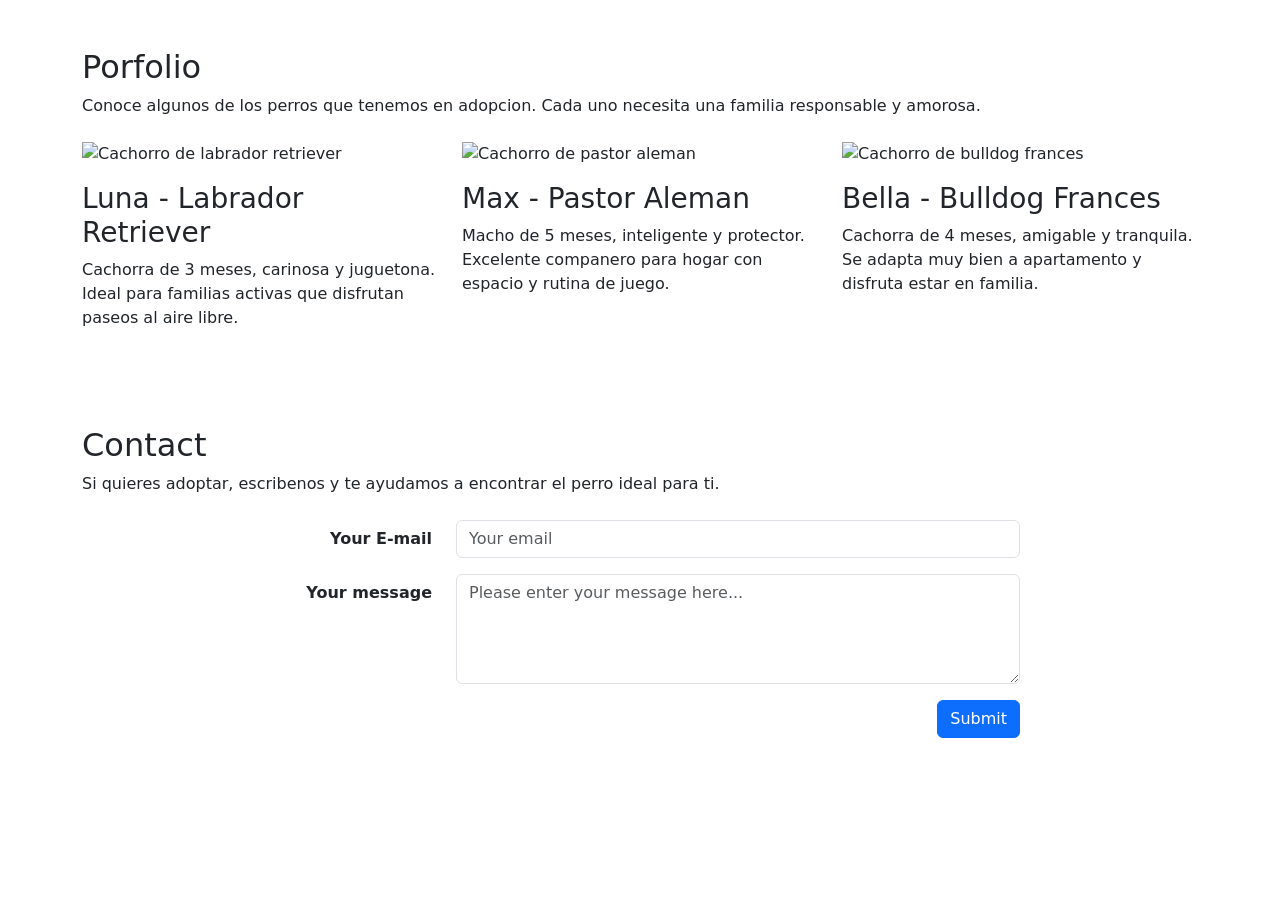
==== index.html @ ec126b03 "Corrijo index.html" ====
<!DOCTYPE html>
<html>
    <head>
        <title>Choose a website</title>
        <link href="https://cdn.jsdelivr.net/npm/bootstrap@5.1.3/dist/css/bootstrap.min.css" rel="stylesheet" integrity="sha384-1BmE4kWBq78iYhFldvKuhfTAU6auU8tT94WrHftjDbrCEXSU1oBoqyl2QvZ6jIW3" crossorigin="anonymous">
    </head>
    <body>
        <!-- PORTFOLIO -->
  <section id="porfolio" class="py-5 section-panel">
    <div class="container">
      <h2 class="mb-2">Porfolio</h2>
      <p class="portfolio-intro mb-4">
        Conoce algunos de los perros que tenemos en adopcion. Cada uno necesita una familia responsable y amorosa.
      </p>

      <div class="row g-4">
        <div class="col-12 col-sm-6 col-lg-4 portfolio-item">
          <img src="https://images.unsplash.com/photo-1591160690555-5debfba289f0?auto=format&fit=crop&w=1400&q=80" class="img-fluid portfolio-dog mb-3" alt="Cachorro de labrador retriever">
          <h3 class="portfolio-title mb-2">Luna - Labrador Retriever</h3>
          <p class="portfolio-copy mb-0">
            Cachorra de 3 meses, carinosa y juguetona. Ideal para familias activas que disfrutan paseos al aire libre.
          </p>
        </div>

        <div class="col-12 col-sm-6 col-lg-4 portfolio-item">
          <img src="https://images.unsplash.com/photo-1589941013453-ec89f33b5e95?auto=format&fit=crop&w=1400&q=80" class="img-fluid portfolio-dog mb-3" alt="Cachorro de pastor aleman">
          <h3 class="portfolio-title mb-2">Max - Pastor Aleman</h3>
          <p class="portfolio-copy mb-0">
            Macho de 5 meses, inteligente y protector. Excelente companero para hogar con espacio y rutina de juego.
          </p>
        </div>

        <div class="col-12 col-sm-6 col-lg-4 portfolio-item">
          <img src="https://images.dog.ceo/breeds/bulldog-french/n02108915_5306.jpg" class="img-fluid portfolio-dog mb-3" alt="Cachorro de bulldog frances">
          <h3 class="portfolio-title mb-2">Bella - Bulldog Frances</h3>
          <p class="portfolio-copy mb-0">
            Cachorra de 4 meses, amigable y tranquila. Se adapta muy bien a apartamento y disfruta estar en familia.
          </p>
        </div>
      </div>
    </div>
  </section>

  <!-- CONTACT -->
  <section id="contacto" class="py-5 section-panel">
    <div class="container">
      <h2 class="mb-2">Contact</h2>
      <p class="portfolio-intro mb-4">
        Si quieres adoptar, escribenos y te ayudamos a encontrar el perro ideal para ti.
      </p>

      <form class="contact-box mx-auto" style="max-width: 760px;">
        <div class="row mb-3 align-items-center">
          <label for="email" class="col-sm-3 col-form-label fw-semibold text-sm-end">Your E-mail</label>
          <div class="col-sm-9">
            <input id="email" type="email" class="form-control" placeholder="Your email" required>
          </div>
        </div>

        <div class="row mb-3 align-items-start">
          <label for="message" class="col-sm-3 col-form-label fw-semibold text-sm-end">Your message</label>
          <div class="col-sm-9">
            <textarea id="message" class="form-control" rows="4" placeholder="Please enter your message here..." required></textarea>
          </div>
        </div>

        <div class="text-end">
          <button type="submit" class="btn btn-primary">Submit</button>
        </div>
      </form>
    </div>
  </section>
</body>
</html>
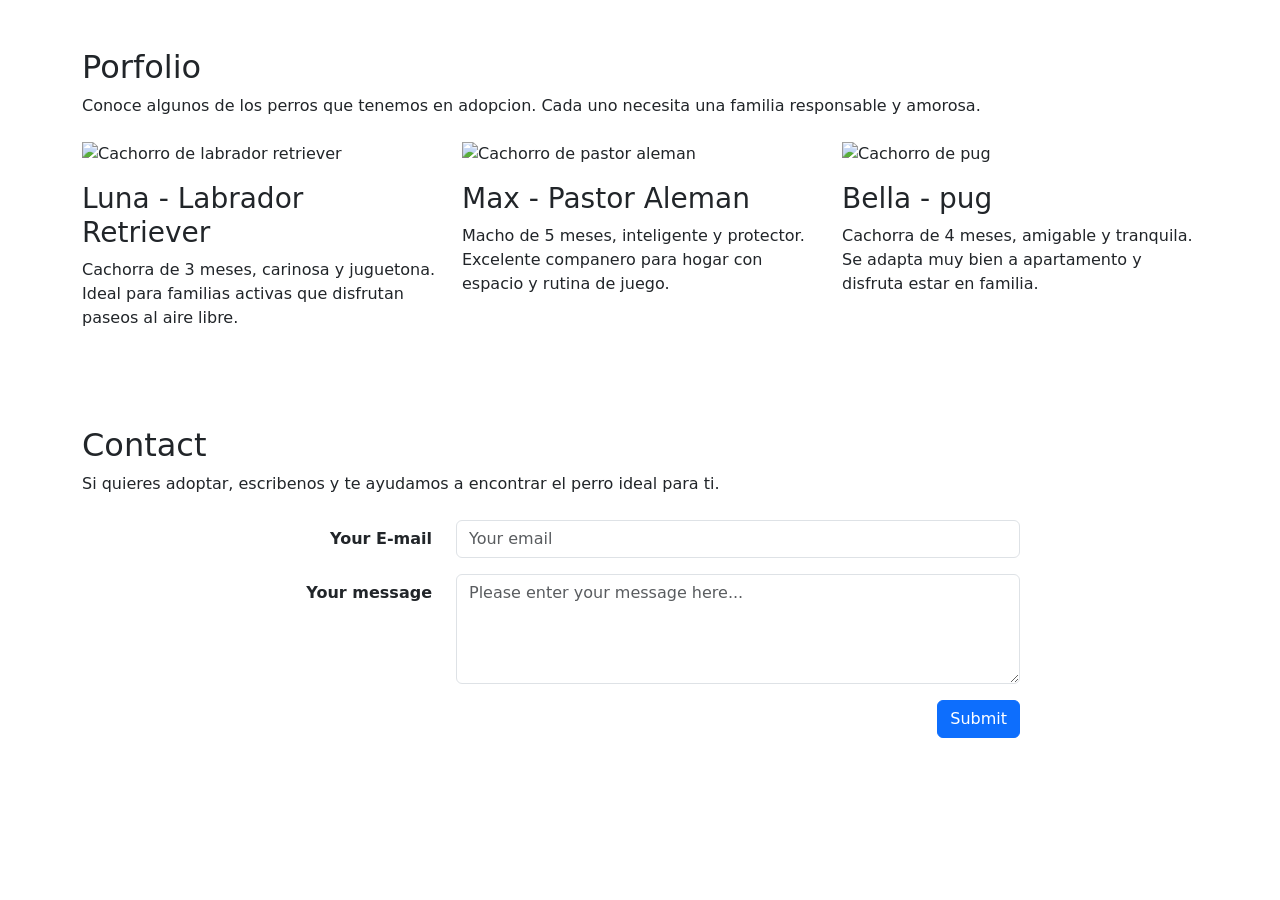
==== commit c6daef60: "Ajustes de imágenes" ====
--- a/index.html
+++ b/index.html
@@ -3,6 +3,13 @@
     <head>
         <title>Choose a website</title>
         <link href="https://cdn.jsdelivr.net/npm/bootstrap@5.1.3/dist/css/bootstrap.min.css" rel="stylesheet" integrity="sha384-1BmE4kWBq78iYhFldvKuhfTAU6auU8tT94WrHftjDbrCEXSU1oBoqyl2QvZ6jIW3" crossorigin="anonymous">
+        <style>
+          .portfolio-dog {
+            width: 100%;
+            height: 280px;
+            object-fit: cover;
+          }
+        </style>
     </head>
     <body>
         <!-- PORTFOLIO -->
@@ -31,8 +38,8 @@
         </div>
 
         <div class="col-12 col-sm-6 col-lg-4 portfolio-item">
-          <img src="https://images.dog.ceo/breeds/bulldog-french/n02108915_5306.jpg" class="img-fluid portfolio-dog mb-3" alt="Cachorro de bulldog frances">
-          <h3 class="portfolio-title mb-2">Bella - Bulldog Frances</h3>
+          <img src="https://images.dog.ceo/breeds/pug/n02110958_15626.jpg?v=7" class="img-fluid portfolio-dog mb-3" alt="Cachorro de pug">
+          <h3 class="portfolio-title mb-2">Bella - pug</h3>
           <p class="portfolio-copy mb-0">
             Cachorra de 4 meses, amigable y tranquila. Se adapta muy bien a apartamento y disfruta estar en familia.
           </p>
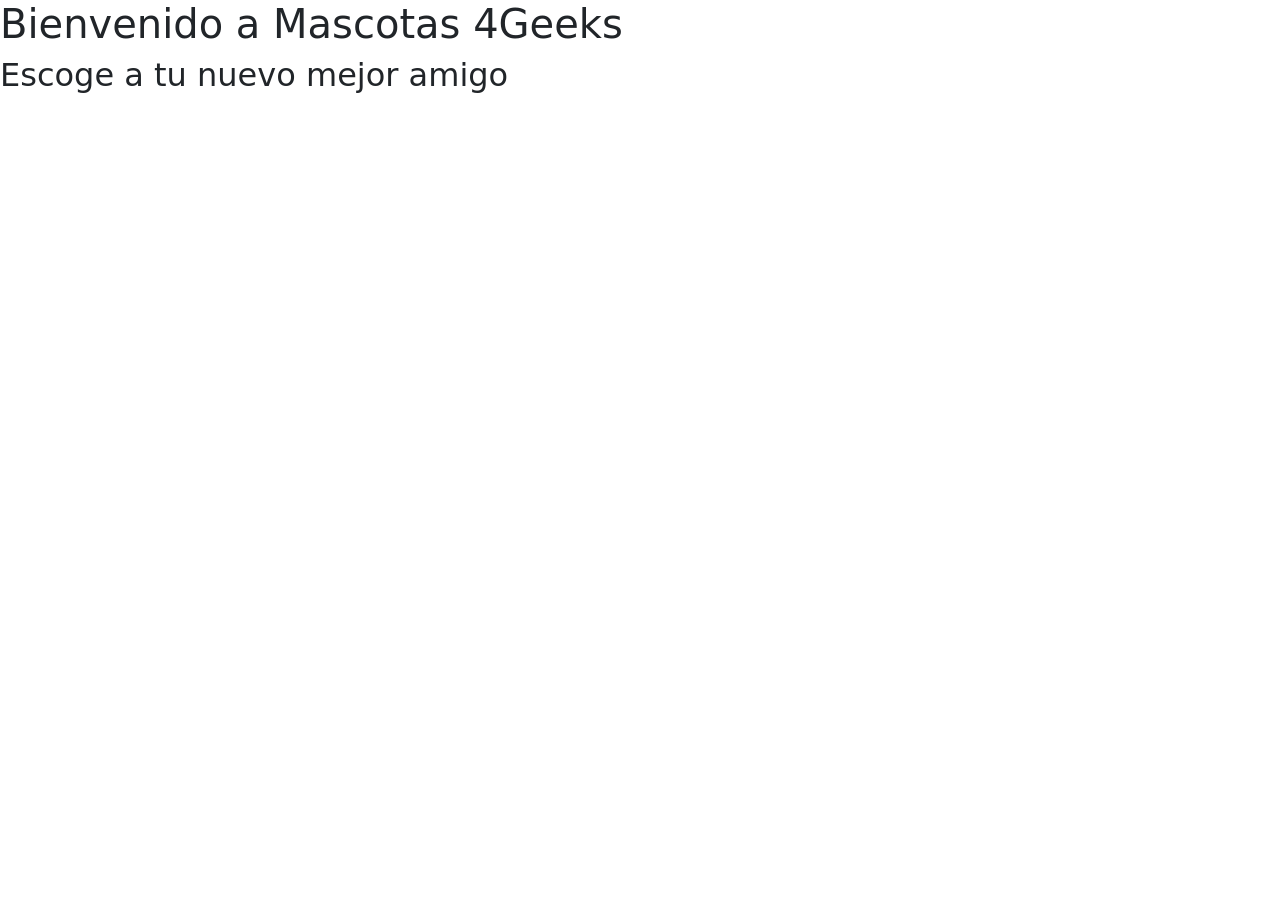
==== commit 1ee0f85f: "cambio en tagline" ====
--- a/index.html
+++ b/index.html
@@ -1,81 +1,20 @@
 <!DOCTYPE html>
 <html>
     <head>
-        <title>Choose a website</title>
         <link href="https://cdn.jsdelivr.net/npm/bootstrap@5.1.3/dist/css/bootstrap.min.css" rel="stylesheet" integrity="sha384-1BmE4kWBq78iYhFldvKuhfTAU6auU8tT94WrHftjDbrCEXSU1oBoqyl2QvZ6jIW3" crossorigin="anonymous">
-        <style>
-          .portfolio-dog {
-            width: 100%;
-            height: 280px;
-            object-fit: cover;
-          }
-        </style>
     </head>
+
     <body>
-        <!-- PORTFOLIO -->
-  <section id="porfolio" class="py-5 section-panel">
-    <div class="container">
-      <h2 class="mb-2">Porfolio</h2>
-      <p class="portfolio-intro mb-4">
-        Conoce algunos de los perros que tenemos en adopcion. Cada uno necesita una familia responsable y amorosa.
-      </p>
+        
+        <section id="tagline">
 
-      <div class="row g-4">
-        <div class="col-12 col-sm-6 col-lg-4 portfolio-item">
-          <img src="https://images.unsplash.com/photo-1591160690555-5debfba289f0?auto=format&fit=crop&w=1400&q=80" class="img-fluid portfolio-dog mb-3" alt="Cachorro de labrador retriever">
-          <h3 class="portfolio-title mb-2">Luna - Labrador Retriever</h3>
-          <p class="portfolio-copy mb-0">
-            Cachorra de 3 meses, carinosa y juguetona. Ideal para familias activas que disfrutan paseos al aire libre.
-          </p>
-        </div>
+        <h1>Bienvenido a Mascotas 4Geeks</h1>
 
-        <div class="col-12 col-sm-6 col-lg-4 portfolio-item">
-          <img src="https://images.unsplash.com/photo-1589941013453-ec89f33b5e95?auto=format&fit=crop&w=1400&q=80" class="img-fluid portfolio-dog mb-3" alt="Cachorro de pastor aleman">
-          <h3 class="portfolio-title mb-2">Max - Pastor Aleman</h3>
-          <p class="portfolio-copy mb-0">
-            Macho de 5 meses, inteligente y protector. Excelente companero para hogar con espacio y rutina de juego.
-          </p>
-        </div>
+        <h2>Escoge a tu nuevo mejor amigo</h2>
 
-        <div class="col-12 col-sm-6 col-lg-4 portfolio-item">
-          <img src="https://images.dog.ceo/breeds/pug/n02110958_15626.jpg?v=7" class="img-fluid portfolio-dog mb-3" alt="Cachorro de pug">
-          <h3 class="portfolio-title mb-2">Bella - pug</h3>
-          <p class="portfolio-copy mb-0">
-            Cachorra de 4 meses, amigable y tranquila. Se adapta muy bien a apartamento y disfruta estar en familia.
-          </p>
-        </div>
-      </div>
-    </div>
-  </section>
+        </section>
 
-  <!-- CONTACT -->
-  <section id="contacto" class="py-5 section-panel">
-    <div class="container">
-      <h2 class="mb-2">Contact</h2>
-      <p class="portfolio-intro mb-4">
-        Si quieres adoptar, escribenos y te ayudamos a encontrar el perro ideal para ti.
-      </p>
+        <script src="https://cdn.jsdelivr.net/npm/bootstrap@5.1.3/dist/js/bootstrap.bundle.min.js" integrity="sha384-ka7Sk0Gln4gmtz2MlQnikT1wXgYsOg+OMhuP+IlRH9sENBO0LRn5q+8nbTov4+1p" crossorigin="anonymous"></script>
 
-      <form class="contact-box mx-auto" style="max-width: 760px;">
-        <div class="row mb-3 align-items-center">
-          <label for="email" class="col-sm-3 col-form-label fw-semibold text-sm-end">Your E-mail</label>
-          <div class="col-sm-9">
-            <input id="email" type="email" class="form-control" placeholder="Your email" required>
-          </div>
-        </div>
-
-        <div class="row mb-3 align-items-start">
-          <label for="message" class="col-sm-3 col-form-label fw-semibold text-sm-end">Your message</label>
-          <div class="col-sm-9">
-            <textarea id="message" class="form-control" rows="4" placeholder="Please enter your message here..." required></textarea>
-          </div>
-        </div>
-
-        <div class="text-end">
-          <button type="submit" class="btn btn-primary">Submit</button>
-        </div>
-      </form>
-    </div>
-  </section>
-</body>
+    </body>
 </html>
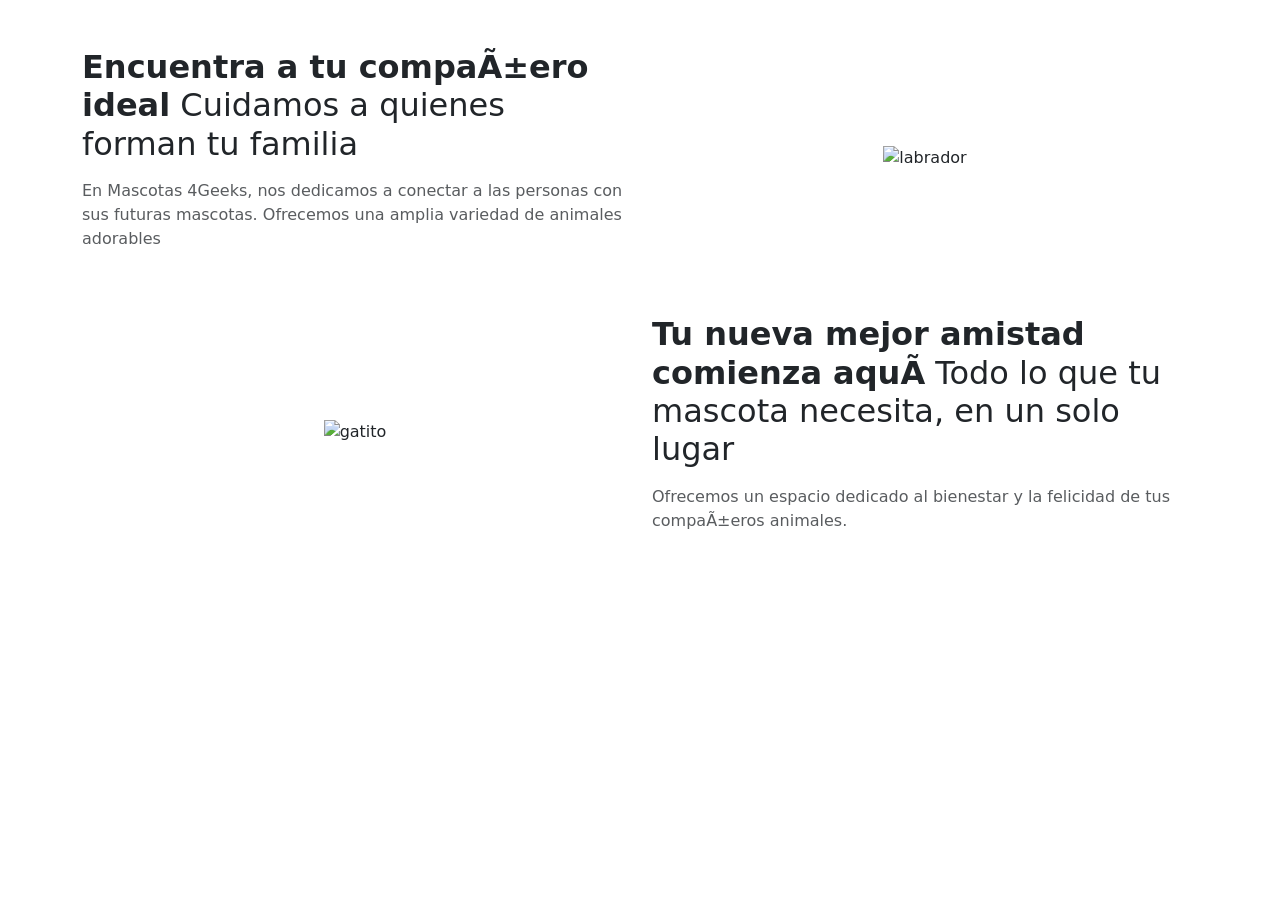
==== commit 9fd2332e: "Primer cambio headlines" ====
--- a/index.html
+++ b/index.html
@@ -1,18 +1,82 @@
 <!DOCTYPE html>
 <html>
     <head>
+        <title>Choose a website</title>
         <link href="https://cdn.jsdelivr.net/npm/bootstrap@5.1.3/dist/css/bootstrap.min.css" rel="stylesheet" integrity="sha384-1BmE4kWBq78iYhFldvKuhfTAU6auU8tT94WrHftjDbrCEXSU1oBoqyl2QvZ6jIW3" crossorigin="anonymous">
     </head>
+    <body>
 
-    <body>
+    <!-- FIRST HEADING -->
+
+    <div class="container mt-5">
+
+        <div class="row align-items-center">
+
+
+
+            <div class="col-md-6">
+
+
+
+                    <h2><strong>Encuentra a tu compañero ideal</strong> <span class="highlight">Cuidamos a quienes forman tu familia</span></h2>
+
+                    <p class="text-muted mt-3">
+
+                        En Mascotas 4Geeks, nos dedicamos a conectar a las personas con sus futuras mascotas. Ofrecemos una amplia variedad de animales adorables
+
+                    </p>
+
+            </div>
+
         
-        <section id="tagline">
 
-        <h1>Bienvenido a Mascotas 4Geeks</h1>
+            <div class="col-md-6 text-center">
 
-        <h2>Escoge a tu nuevo mejor amigo</h2>
+                <img src="https://imgs.search.brave.com/u7grzuN-WGnTKHMsdQEVrjzVb7LEPL\_lI0Mn-E9VIVo/rs:fit:860:0:0:0/g:ce/aHR0cHM6Ly90aHVt/YnMuZHJlYW1zdGlt/ZS5jb20vYi9wZXJy/by1kZWwtcGVycm8t/cGVyZGlndWVyby1k/ZS1sYWJyYWRvci1j/b24tbGEtY2FyYS1m/ZWxpei0xNzc2ODgw/MC5qcGc" alt="labrador" class="foto-redonda" />
 
-        </section>
+            </div>
+
+        </div>
+
+    </div>
+
+
+
+<!-- SECOND HEADING -->
+
+ <div class="container mt-5">
+
+    <div class="row align-items-center">
+
+
+
+     
+
+            <div class="col-md-6 text-center">
+
+                <img src="https://imgs.search.brave.com/HZ83eRjb\_Dwggi0xc0WECkP8W18q0Ju2-imoLyVFNwg/rs:fit:860:0:0:0/g:ce/aHR0cHM6Ly9pbWcu/ZnJlZXBpay5jb20v/Zm90b3MtcHJlbWl1/bS9nYXRvLW9yZWph/LWdhdG8tcmVzY2F0/YWRvLXJlY3VwZXJh/ZG8tb3JlamFfMjMx/Nzg2LTEyNDcuanBn/P3NlbXQ9YWlzX2h5/YnJpZCZ3PTc0MCZx/PTgw" alt="gatito" class="foto-redonda" />
+
+             </div>
+
+   
+
+            <div class="col-md-6">
+
+                    <h2><strong>Tu nueva mejor amistad comienza aquí</strong> <span class="highlight">Todo lo que tu mascota necesita, en un solo lugar</span></h2>
+
+                    <p class="text-muted mt-3">
+
+                        Ofrecemos un espacio dedicado al bienestar y la felicidad de tus compañeros animales.
+
+                    </p>
+
+            </div>
+
+    </div>
+
+</div>
+
+    
 
         <script src="https://cdn.jsdelivr.net/npm/bootstrap@5.1.3/dist/js/bootstrap.bundle.min.js" integrity="sha384-ka7Sk0Gln4gmtz2MlQnikT1wXgYsOg+OMhuP+IlRH9sENBO0LRn5q+8nbTov4+1p" crossorigin="anonymous"></script>
 
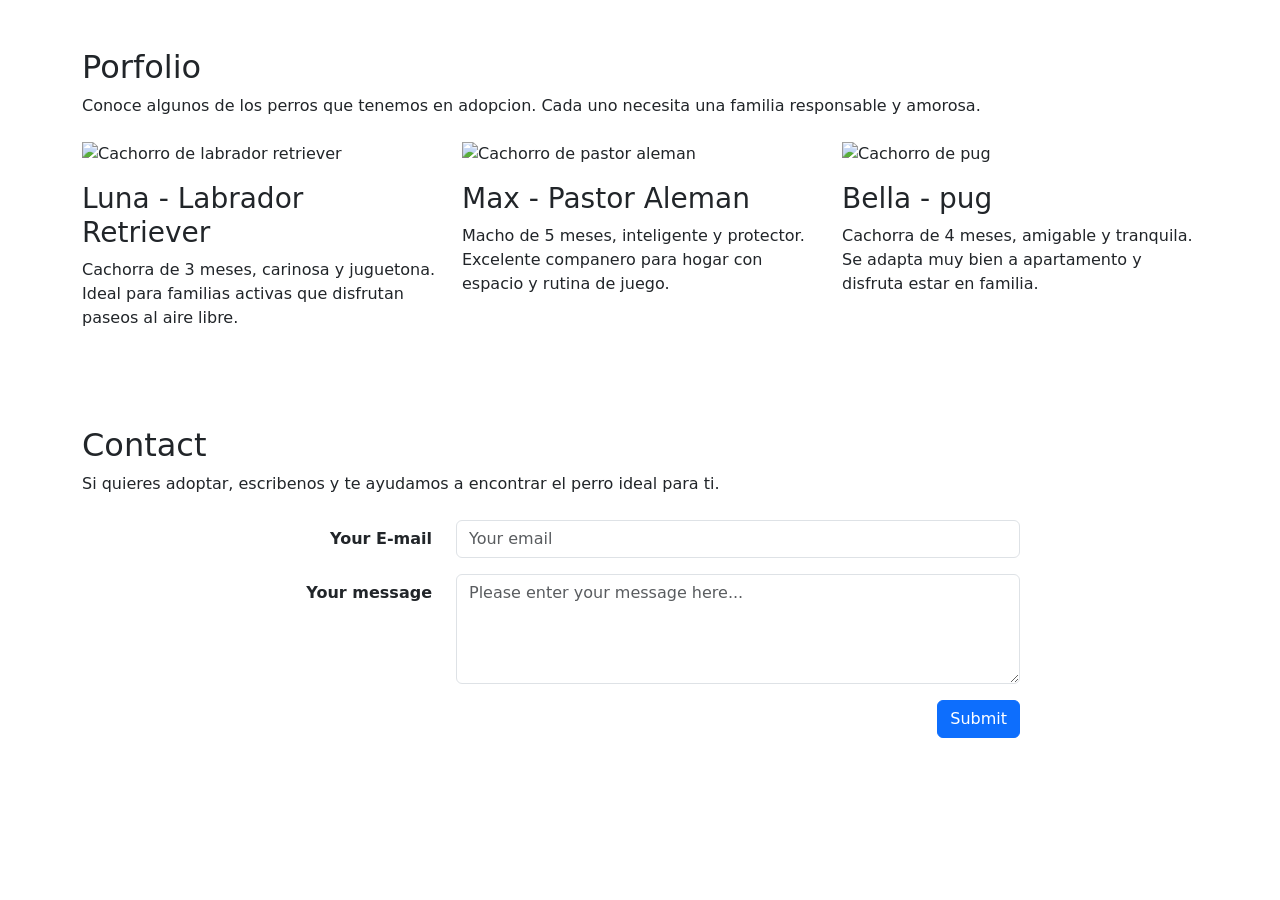
==== commit 583ac737: "Merge branch 'master' into develop # Conflicts: #	website/index.html" ====
--- a/index.html
+++ b/index.html
@@ -3,82 +3,79 @@
     <head>
         <title>Choose a website</title>
         <link href="https://cdn.jsdelivr.net/npm/bootstrap@5.1.3/dist/css/bootstrap.min.css" rel="stylesheet" integrity="sha384-1BmE4kWBq78iYhFldvKuhfTAU6auU8tT94WrHftjDbrCEXSU1oBoqyl2QvZ6jIW3" crossorigin="anonymous">
+        <style>
+          .portfolio-dog {
+            width: 100%;
+            height: 280px;
+            object-fit: cover;
+          }
+        </style>
     </head>
     <body>
+        <!-- PORTFOLIO -->
+  <section id="porfolio" class="py-5 section-panel">
+    <div class="container">
+      <h2 class="mb-2">Porfolio</h2>
+      <p class="portfolio-intro mb-4">
+        Conoce algunos de los perros que tenemos en adopcion. Cada uno necesita una familia responsable y amorosa.
+      </p>
 
-    <!-- FIRST HEADING -->
-
-    <div class="container mt-5">
-
-        <div class="row align-items-center">
-
-
-
-            <div class="col-md-6">
-
-
-
-                    <h2><strong>Encuentra a tu compañero ideal</strong> <span class="highlight">Cuidamos a quienes forman tu familia</span></h2>
-
-                    <p class="text-muted mt-3">
-
-                        En Mascotas 4Geeks, nos dedicamos a conectar a las personas con sus futuras mascotas. Ofrecemos una amplia variedad de animales adorables
-
-                    </p>
-
-            </div>
-
-        
-
-            <div class="col-md-6 text-center">
-
-                <img src="https://imgs.search.brave.com/u7grzuN-WGnTKHMsdQEVrjzVb7LEPL\_lI0Mn-E9VIVo/rs:fit:860:0:0:0/g:ce/aHR0cHM6Ly90aHVt/YnMuZHJlYW1zdGlt/ZS5jb20vYi9wZXJy/by1kZWwtcGVycm8t/cGVyZGlndWVyby1k/ZS1sYWJyYWRvci1j/b24tbGEtY2FyYS1m/ZWxpei0xNzc2ODgw/MC5qcGc" alt="labrador" class="foto-redonda" />
-
-            </div>
-
+      <div class="row g-4">
+        <div class="col-12 col-sm-6 col-lg-4 portfolio-item">
+          <img src="https://images.unsplash.com/photo-1591160690555-5debfba289f0?auto=format&fit=crop&w=1400&q=80" class="img-fluid portfolio-dog mb-3" alt="Cachorro de labrador retriever">
+          <h3 class="portfolio-title mb-2">Luna - Labrador Retriever</h3>
+          <p class="portfolio-copy mb-0">
+            Cachorra de 3 meses, carinosa y juguetona. Ideal para familias activas que disfrutan paseos al aire libre.
+          </p>
         </div>
 
+        <div class="col-12 col-sm-6 col-lg-4 portfolio-item">
+          <img src="https://images.unsplash.com/photo-1589941013453-ec89f33b5e95?auto=format&fit=crop&w=1400&q=80" class="img-fluid portfolio-dog mb-3" alt="Cachorro de pastor aleman">
+          <h3 class="portfolio-title mb-2">Max - Pastor Aleman</h3>
+          <p class="portfolio-copy mb-0">
+            Macho de 5 meses, inteligente y protector. Excelente companero para hogar con espacio y rutina de juego.
+          </p>
+        </div>
+
+        <div class="col-12 col-sm-6 col-lg-4 portfolio-item">
+          <img src="https://images.dog.ceo/breeds/pug/n02110958_15626.jpg?v=7" class="img-fluid portfolio-dog mb-3" alt="Cachorro de pug">
+          <h3 class="portfolio-title mb-2">Bella - pug</h3>
+          <p class="portfolio-copy mb-0">
+            Cachorra de 4 meses, amigable y tranquila. Se adapta muy bien a apartamento y disfruta estar en familia.
+          </p>
+        </div>
+      </div>
     </div>
+  </section>
 
+  <!-- CONTACT -->
+  <section id="contacto" class="py-5 section-panel">
+    <div class="container">
+      <h2 class="mb-2">Contact</h2>
+      <p class="portfolio-intro mb-4">
+        Si quieres adoptar, escribenos y te ayudamos a encontrar el perro ideal para ti.
+      </p>
 
+      <form class="contact-box mx-auto" style="max-width: 760px;">
+        <div class="row mb-3 align-items-center">
+          <label for="email" class="col-sm-3 col-form-label fw-semibold text-sm-end">Your E-mail</label>
+          <div class="col-sm-9">
+            <input id="email" type="email" class="form-control" placeholder="Your email" required>
+          </div>
+        </div>
 
-<!-- SECOND HEADING -->
+        <div class="row mb-3 align-items-start">
+          <label for="message" class="col-sm-3 col-form-label fw-semibold text-sm-end">Your message</label>
+          <div class="col-sm-9">
+            <textarea id="message" class="form-control" rows="4" placeholder="Please enter your message here..." required></textarea>
+          </div>
+        </div>
 
- <div class="container mt-5">
-
-    <div class="row align-items-center">
-
-
-
-     
-
-            <div class="col-md-6 text-center">
-
-                <img src="https://imgs.search.brave.com/HZ83eRjb\_Dwggi0xc0WECkP8W18q0Ju2-imoLyVFNwg/rs:fit:860:0:0:0/g:ce/aHR0cHM6Ly9pbWcu/ZnJlZXBpay5jb20v/Zm90b3MtcHJlbWl1/bS9nYXRvLW9yZWph/LWdhdG8tcmVzY2F0/YWRvLXJlY3VwZXJh/ZG8tb3JlamFfMjMx/Nzg2LTEyNDcuanBn/P3NlbXQ9YWlzX2h5/YnJpZCZ3PTc0MCZx/PTgw" alt="gatito" class="foto-redonda" />
-
-             </div>
-
-   
-
-            <div class="col-md-6">
-
-                    <h2><strong>Tu nueva mejor amistad comienza aquí</strong> <span class="highlight">Todo lo que tu mascota necesita, en un solo lugar</span></h2>
-
-                    <p class="text-muted mt-3">
-
-                        Ofrecemos un espacio dedicado al bienestar y la felicidad de tus compañeros animales.
-
-                    </p>
-
-            </div>
-
+        <div class="text-end">
+          <button type="submit" class="btn btn-primary">Submit</button>
+        </div>
+      </form>
     </div>
-
-</div>
-
-    
-
-        <script src="https://cdn.jsdelivr.net/npm/bootstrap@5.1.3/dist/js/bootstrap.bundle.min.js" integrity="sha384-ka7Sk0Gln4gmtz2MlQnikT1wXgYsOg+OMhuP+IlRH9sENBO0LRn5q+8nbTov4+1p" crossorigin="anonymous"></script>
-
-    </body>
+  </section>
+</body>
 </html>
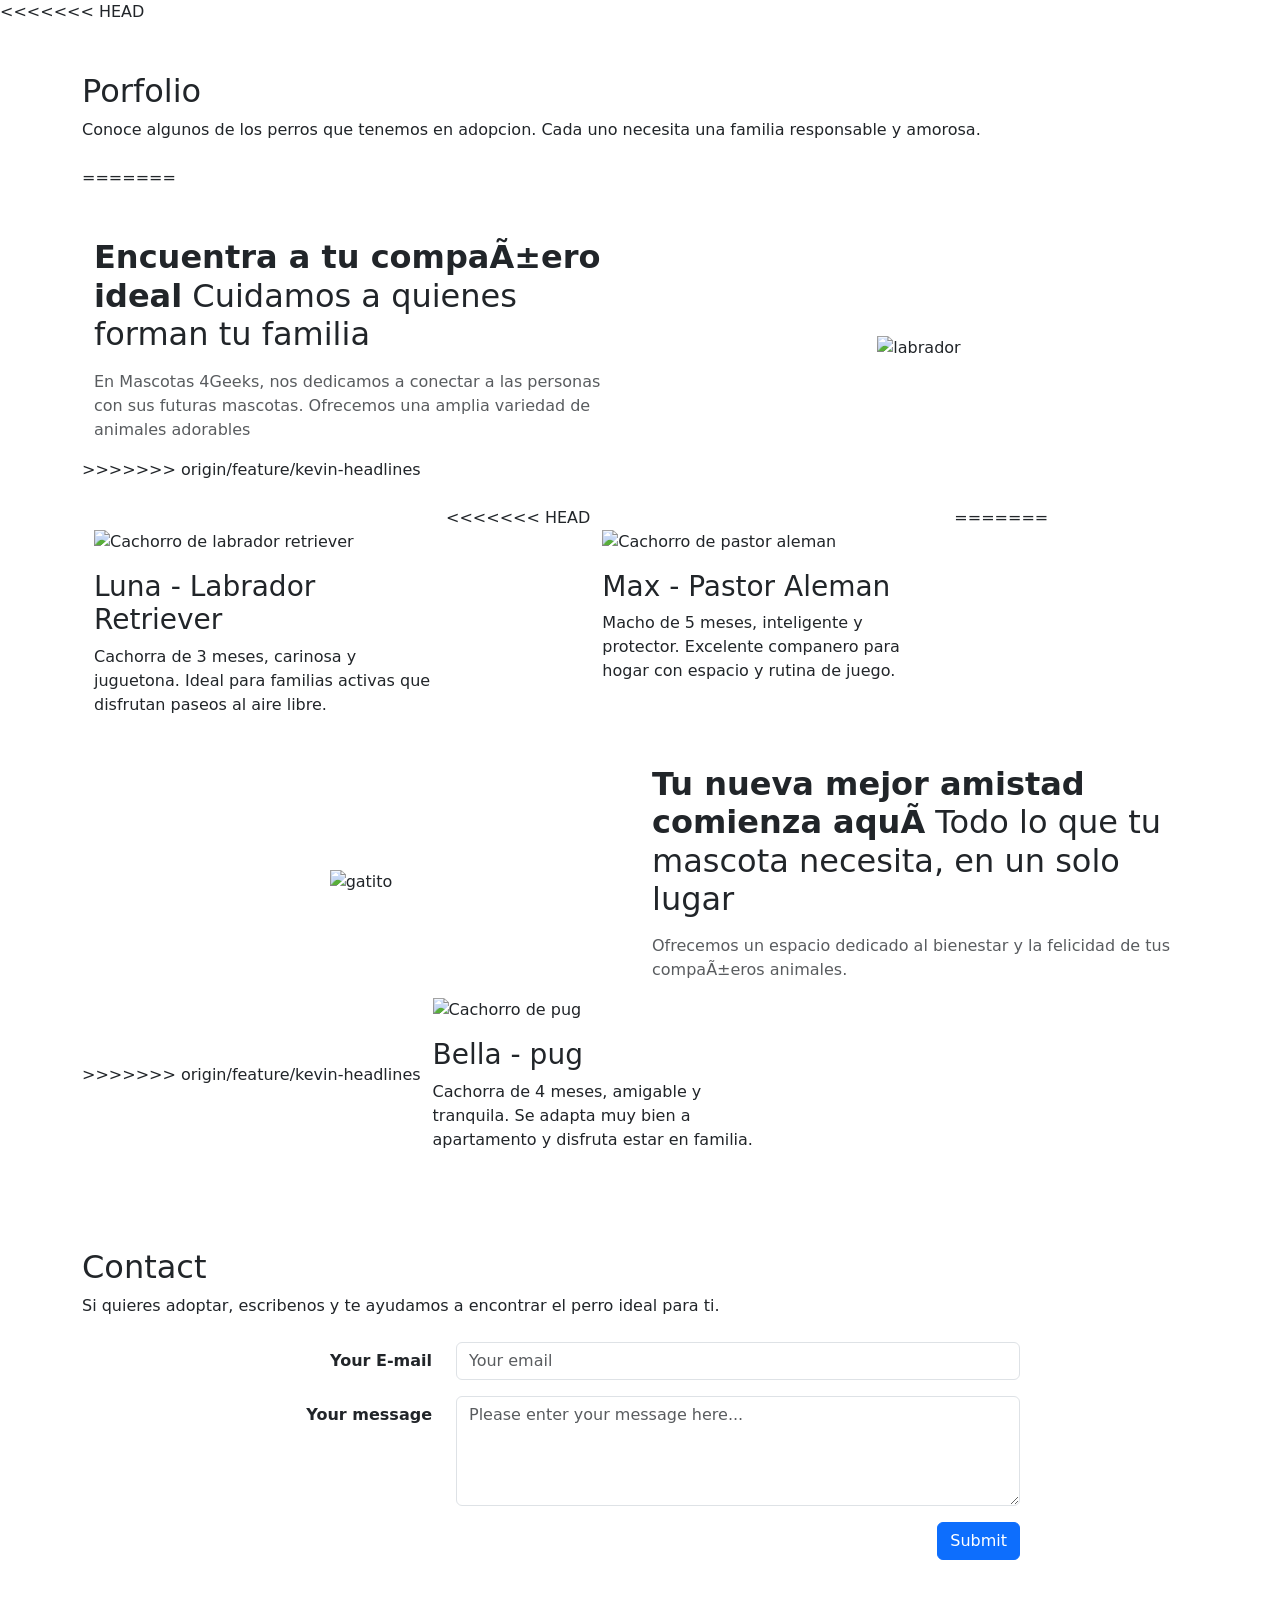
==== commit 61be0b05: "Merge origin/feature/kevin-headlines into develop" ====
--- a/index.html
+++ b/index.html
@@ -12,6 +12,7 @@
         </style>
     </head>
     <body>
+<<<<<<< HEAD
         <!-- PORTFOLIO -->
   <section id="porfolio" class="py-5 section-panel">
     <div class="container">
@@ -19,6 +20,38 @@
       <p class="portfolio-intro mb-4">
         Conoce algunos de los perros que tenemos en adopcion. Cada uno necesita una familia responsable y amorosa.
       </p>
+=======
+
+    <!-- FIRST HEADING -->
+
+    <div class="container mt-5">
+
+        <div class="row align-items-center">
+
+
+
+            <div class="col-md-6">
+
+
+
+                    <h2><strong>Encuentra a tu compañero ideal</strong> <span class="highlight">Cuidamos a quienes forman tu familia</span></h2>
+
+                    <p class="text-muted mt-3">
+
+                        En Mascotas 4Geeks, nos dedicamos a conectar a las personas con sus futuras mascotas. Ofrecemos una amplia variedad de animales adorables
+
+                    </p>
+
+            </div>
+
+        
+
+            <div class="col-md-6 text-center">
+
+                <img src="https://imgs.search.brave.com/u7grzuN-WGnTKHMsdQEVrjzVb7LEPL\_lI0Mn-E9VIVo/rs:fit:860:0:0:0/g:ce/aHR0cHM6Ly90aHVt/YnMuZHJlYW1zdGlt/ZS5jb20vYi9wZXJy/by1kZWwtcGVycm8t/cGVyZGlndWVyby1k/ZS1sYWJyYWRvci1j/b24tbGEtY2FyYS1m/ZWxpei0xNzc2ODgw/MC5qcGc" alt="labrador" class="foto-redonda" />
+
+            </div>
+>>>>>>> origin/feature/kevin-headlines
 
       <div class="row g-4">
         <div class="col-12 col-sm-6 col-lg-4 portfolio-item">
@@ -29,6 +62,7 @@
           </p>
         </div>
 
+<<<<<<< HEAD
         <div class="col-12 col-sm-6 col-lg-4 portfolio-item">
           <img src="https://images.unsplash.com/photo-1589941013453-ec89f33b5e95?auto=format&fit=crop&w=1400&q=80" class="img-fluid portfolio-dog mb-3" alt="Cachorro de pastor aleman">
           <h3 class="portfolio-title mb-2">Max - Pastor Aleman</h3>
@@ -36,6 +70,49 @@
             Macho de 5 meses, inteligente y protector. Excelente companero para hogar con espacio y rutina de juego.
           </p>
         </div>
+=======
+    </div>
+
+
+
+<!-- SECOND HEADING -->
+
+ <div class="container mt-5">
+
+    <div class="row align-items-center">
+
+
+
+     
+
+            <div class="col-md-6 text-center">
+
+                <img src="https://imgs.search.brave.com/HZ83eRjb\_Dwggi0xc0WECkP8W18q0Ju2-imoLyVFNwg/rs:fit:860:0:0:0/g:ce/aHR0cHM6Ly9pbWcu/ZnJlZXBpay5jb20v/Zm90b3MtcHJlbWl1/bS9nYXRvLW9yZWph/LWdhdG8tcmVzY2F0/YWRvLXJlY3VwZXJh/ZG8tb3JlamFfMjMx/Nzg2LTEyNDcuanBn/P3NlbXQ9YWlzX2h5/YnJpZCZ3PTc0MCZx/PTgw" alt="gatito" class="foto-redonda" />
+
+             </div>
+
+   
+
+            <div class="col-md-6">
+
+                    <h2><strong>Tu nueva mejor amistad comienza aquí</strong> <span class="highlight">Todo lo que tu mascota necesita, en un solo lugar</span></h2>
+
+                    <p class="text-muted mt-3">
+
+                        Ofrecemos un espacio dedicado al bienestar y la felicidad de tus compañeros animales.
+
+                    </p>
+
+            </div>
+
+    </div>
+
+</div>
+
+    
+
+        <script src="https://cdn.jsdelivr.net/npm/bootstrap@5.1.3/dist/js/bootstrap.bundle.min.js" integrity="sha384-ka7Sk0Gln4gmtz2MlQnikT1wXgYsOg+OMhuP+IlRH9sENBO0LRn5q+8nbTov4+1p" crossorigin="anonymous"></script>
+>>>>>>> origin/feature/kevin-headlines
 
         <div class="col-12 col-sm-6 col-lg-4 portfolio-item">
           <img src="https://images.dog.ceo/breeds/pug/n02110958_15626.jpg?v=7" class="img-fluid portfolio-dog mb-3" alt="Cachorro de pug">
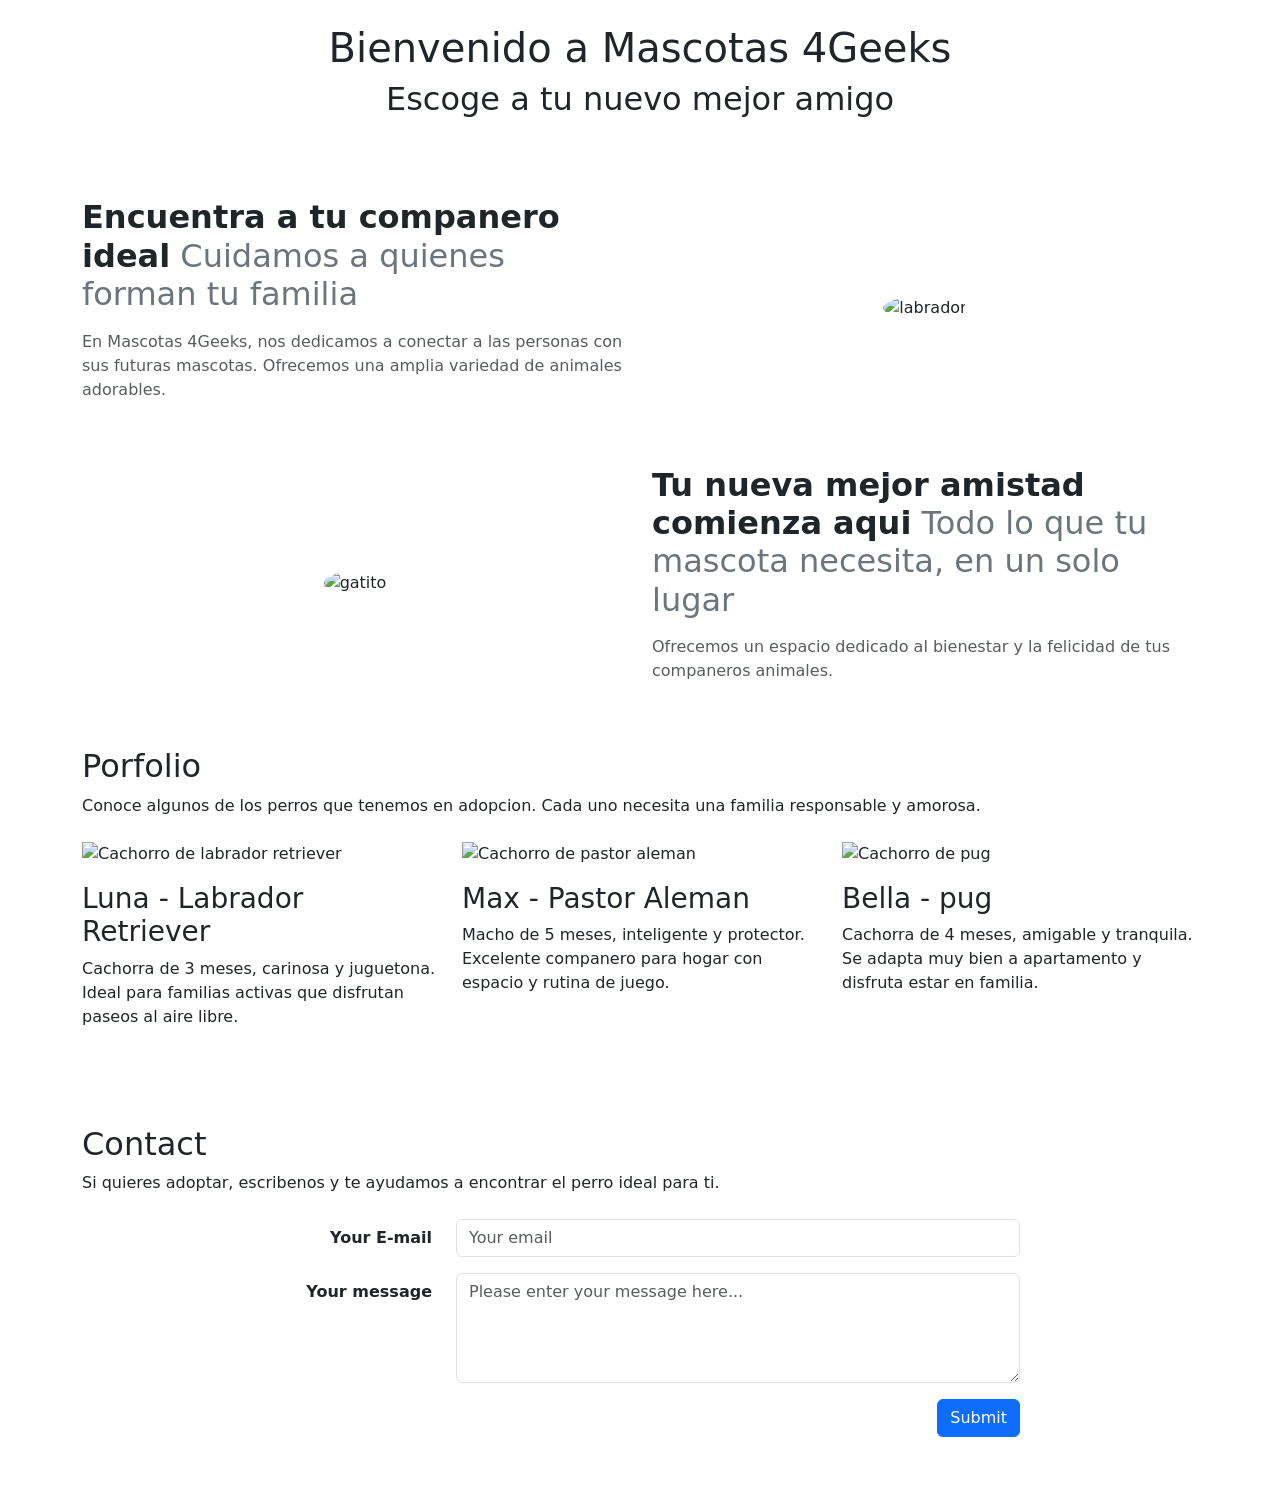
==== commit a646179d: "Merge origin/feature/kevin-tagline into develop" ====
--- a/index.html
+++ b/index.html
@@ -1,158 +1,127 @@
 <!DOCTYPE html>
 <html>
-    <head>
-        <title>Choose a website</title>
-        <link href="https://cdn.jsdelivr.net/npm/bootstrap@5.1.3/dist/css/bootstrap.min.css" rel="stylesheet" integrity="sha384-1BmE4kWBq78iYhFldvKuhfTAU6auU8tT94WrHftjDbrCEXSU1oBoqyl2QvZ6jIW3" crossorigin="anonymous">
-        <style>
-          .portfolio-dog {
-            width: 100%;
-            height: 280px;
-            object-fit: cover;
-          }
-        </style>
-    </head>
-    <body>
-<<<<<<< HEAD
-        <!-- PORTFOLIO -->
-  <section id="porfolio" class="py-5 section-panel">
-    <div class="container">
-      <h2 class="mb-2">Porfolio</h2>
-      <p class="portfolio-intro mb-4">
-        Conoce algunos de los perros que tenemos en adopcion. Cada uno necesita una familia responsable y amorosa.
-      </p>
-=======
+  <head>
+    <title>Choose a website</title>
+    <link href="https://cdn.jsdelivr.net/npm/bootstrap@5.1.3/dist/css/bootstrap.min.css" rel="stylesheet" integrity="sha384-1BmE4kWBq78iYhFldvKuhfTAU6auU8tT94WrHftjDbrCEXSU1oBoqyl2QvZ6jIW3" crossorigin="anonymous">
+    <style>
+      .portfolio-dog {
+        width: 100%;
+        height: 280px;
+        object-fit: cover;
+      }
 
-    <!-- FIRST HEADING -->
+      .foto-redonda {
+        width: 250px;
+        height: 250px;
+        object-fit: cover;
+        border-radius: 50%;
+      }
+
+      .highlight {
+        color: #6c757d;
+        font-weight: 400;
+      }
+    </style>
+  </head>
+
+  <body>
+    <section id="tagline" class="text-center py-4">
+      <h1>Bienvenido a Mascotas 4Geeks</h1>
+      <h2>Escoge a tu nuevo mejor amigo</h2>
+    </section>
 
     <div class="container mt-5">
-
-        <div class="row align-items-center">
-
-
-
-            <div class="col-md-6">
-
-
-
-                    <h2><strong>Encuentra a tu compañero ideal</strong> <span class="highlight">Cuidamos a quienes forman tu familia</span></h2>
-
-                    <p class="text-muted mt-3">
-
-                        En Mascotas 4Geeks, nos dedicamos a conectar a las personas con sus futuras mascotas. Ofrecemos una amplia variedad de animales adorables
-
-                    </p>
-
-            </div>
-
-        
-
-            <div class="col-md-6 text-center">
-
-                <img src="https://imgs.search.brave.com/u7grzuN-WGnTKHMsdQEVrjzVb7LEPL\_lI0Mn-E9VIVo/rs:fit:860:0:0:0/g:ce/aHR0cHM6Ly90aHVt/YnMuZHJlYW1zdGlt/ZS5jb20vYi9wZXJy/by1kZWwtcGVycm8t/cGVyZGlndWVyby1k/ZS1sYWJyYWRvci1j/b24tbGEtY2FyYS1m/ZWxpei0xNzc2ODgw/MC5qcGc" alt="labrador" class="foto-redonda" />
-
-            </div>
->>>>>>> origin/feature/kevin-headlines
-
-      <div class="row g-4">
-        <div class="col-12 col-sm-6 col-lg-4 portfolio-item">
-          <img src="https://images.unsplash.com/photo-1591160690555-5debfba289f0?auto=format&fit=crop&w=1400&q=80" class="img-fluid portfolio-dog mb-3" alt="Cachorro de labrador retriever">
-          <h3 class="portfolio-title mb-2">Luna - Labrador Retriever</h3>
-          <p class="portfolio-copy mb-0">
-            Cachorra de 3 meses, carinosa y juguetona. Ideal para familias activas que disfrutan paseos al aire libre.
+      <div class="row align-items-center">
+        <div class="col-md-6">
+          <h2><strong>Encuentra a tu companero ideal</strong> <span class="highlight">Cuidamos a quienes forman tu familia</span></h2>
+          <p class="text-muted mt-3">
+            En Mascotas 4Geeks, nos dedicamos a conectar a las personas con sus futuras mascotas. Ofrecemos una amplia variedad de animales adorables.
           </p>
         </div>
-
-<<<<<<< HEAD
-        <div class="col-12 col-sm-6 col-lg-4 portfolio-item">
-          <img src="https://images.unsplash.com/photo-1589941013453-ec89f33b5e95?auto=format&fit=crop&w=1400&q=80" class="img-fluid portfolio-dog mb-3" alt="Cachorro de pastor aleman">
-          <h3 class="portfolio-title mb-2">Max - Pastor Aleman</h3>
-          <p class="portfolio-copy mb-0">
-            Macho de 5 meses, inteligente y protector. Excelente companero para hogar con espacio y rutina de juego.
-          </p>
+        <div class="col-md-6 text-center">
+          <img src="https://imgs.search.brave.com/u7grzuN-WGnTKHMsdQEVrjzVb7LEPL_lI0Mn-E9VIVo/rs:fit:860:0:0:0/g:ce/aHR0cHM6Ly90aHVtYnMuZHJlYW1zdGltZS5jb20vYi9wZXJyby1kZWwtcGVycm8tcGVyZGlndWVyby1kZS1sYWJyYWRvci1jb24tbGEtY2FyYS1mZWxpei0xNzc2ODgwMC5qcGc" alt="labrador" class="foto-redonda" />
         </div>
-=======
+      </div>
     </div>
 
-
-
-<!-- SECOND HEADING -->
-
- <div class="container mt-5">
-
-    <div class="row align-items-center">
-
-
-
-     
-
-            <div class="col-md-6 text-center">
-
-                <img src="https://imgs.search.brave.com/HZ83eRjb\_Dwggi0xc0WECkP8W18q0Ju2-imoLyVFNwg/rs:fit:860:0:0:0/g:ce/aHR0cHM6Ly9pbWcu/ZnJlZXBpay5jb20v/Zm90b3MtcHJlbWl1/bS9nYXRvLW9yZWph/LWdhdG8tcmVzY2F0/YWRvLXJlY3VwZXJh/ZG8tb3JlamFfMjMx/Nzg2LTEyNDcuanBn/P3NlbXQ9YWlzX2h5/YnJpZCZ3PTc0MCZx/PTgw" alt="gatito" class="foto-redonda" />
-
-             </div>
-
-   
-
-            <div class="col-md-6">
-
-                    <h2><strong>Tu nueva mejor amistad comienza aquí</strong> <span class="highlight">Todo lo que tu mascota necesita, en un solo lugar</span></h2>
-
-                    <p class="text-muted mt-3">
-
-                        Ofrecemos un espacio dedicado al bienestar y la felicidad de tus compañeros animales.
-
-                    </p>
-
-            </div>
-
-    </div>
-
-</div>
-
-    
-
-        <script src="https://cdn.jsdelivr.net/npm/bootstrap@5.1.3/dist/js/bootstrap.bundle.min.js" integrity="sha384-ka7Sk0Gln4gmtz2MlQnikT1wXgYsOg+OMhuP+IlRH9sENBO0LRn5q+8nbTov4+1p" crossorigin="anonymous"></script>
->>>>>>> origin/feature/kevin-headlines
-
-        <div class="col-12 col-sm-6 col-lg-4 portfolio-item">
-          <img src="https://images.dog.ceo/breeds/pug/n02110958_15626.jpg?v=7" class="img-fluid portfolio-dog mb-3" alt="Cachorro de pug">
-          <h3 class="portfolio-title mb-2">Bella - pug</h3>
-          <p class="portfolio-copy mb-0">
-            Cachorra de 4 meses, amigable y tranquila. Se adapta muy bien a apartamento y disfruta estar en familia.
+    <div class="container mt-5">
+      <div class="row align-items-center">
+        <div class="col-md-6 text-center">
+          <img src="https://imgs.search.brave.com/HZ83eRjb_Dwggi0xc0WECkP8W18q0Ju2-imoLyVFNwg/rs:fit:860:0:0:0/g:ce/aHR0cHM6Ly9pbWcuZnJlZXBpay5jb20vZm90b3MtcHJlbWl1bS9nYXRvLW9yZWphLWdhdG8tcmVzY2F0YWRvLXJlY3VwZXJhZG8tb3JlamFfMjMxNzg2LTEyNDcuanBnP3NlbXQ9YWlzX2h5YnJpZCZ3PTc0MCZxPTgw" alt="gatito" class="foto-redonda" />
+        </div>
+        <div class="col-md-6">
+          <h2><strong>Tu nueva mejor amistad comienza aqui</strong> <span class="highlight">Todo lo que tu mascota necesita, en un solo lugar</span></h2>
+          <p class="text-muted mt-3">
+            Ofrecemos un espacio dedicado al bienestar y la felicidad de tus companeros animales.
           </p>
         </div>
       </div>
     </div>
-  </section>
 
-  <!-- CONTACT -->
-  <section id="contacto" class="py-5 section-panel">
-    <div class="container">
-      <h2 class="mb-2">Contact</h2>
-      <p class="portfolio-intro mb-4">
-        Si quieres adoptar, escribenos y te ayudamos a encontrar el perro ideal para ti.
-      </p>
+    <section id="porfolio" class="py-5 section-panel">
+      <div class="container">
+        <h2 class="mb-2">Porfolio</h2>
+        <p class="portfolio-intro mb-4">
+          Conoce algunos de los perros que tenemos en adopcion. Cada uno necesita una familia responsable y amorosa.
+        </p>
 
-      <form class="contact-box mx-auto" style="max-width: 760px;">
-        <div class="row mb-3 align-items-center">
-          <label for="email" class="col-sm-3 col-form-label fw-semibold text-sm-end">Your E-mail</label>
-          <div class="col-sm-9">
-            <input id="email" type="email" class="form-control" placeholder="Your email" required>
+        <div class="row g-4">
+          <div class="col-12 col-sm-6 col-lg-4 portfolio-item">
+            <img src="https://images.unsplash.com/photo-1591160690555-5debfba289f0?auto=format&fit=crop&w=1400&q=80" class="img-fluid portfolio-dog mb-3" alt="Cachorro de labrador retriever">
+            <h3 class="portfolio-title mb-2">Luna - Labrador Retriever</h3>
+            <p class="portfolio-copy mb-0">
+              Cachorra de 3 meses, carinosa y juguetona. Ideal para familias activas que disfrutan paseos al aire libre.
+            </p>
+          </div>
+
+          <div class="col-12 col-sm-6 col-lg-4 portfolio-item">
+            <img src="https://images.unsplash.com/photo-1589941013453-ec89f33b5e95?auto=format&fit=crop&w=1400&q=80" class="img-fluid portfolio-dog mb-3" alt="Cachorro de pastor aleman">
+            <h3 class="portfolio-title mb-2">Max - Pastor Aleman</h3>
+            <p class="portfolio-copy mb-0">
+              Macho de 5 meses, inteligente y protector. Excelente companero para hogar con espacio y rutina de juego.
+            </p>
+          </div>
+
+          <div class="col-12 col-sm-6 col-lg-4 portfolio-item">
+            <img src="https://images.dog.ceo/breeds/pug/n02110958_15626.jpg?v=7" class="img-fluid portfolio-dog mb-3" alt="Cachorro de pug">
+            <h3 class="portfolio-title mb-2">Bella - pug</h3>
+            <p class="portfolio-copy mb-0">
+              Cachorra de 4 meses, amigable y tranquila. Se adapta muy bien a apartamento y disfruta estar en familia.
+            </p>
           </div>
         </div>
+      </div>
+    </section>
 
-        <div class="row mb-3 align-items-start">
-          <label for="message" class="col-sm-3 col-form-label fw-semibold text-sm-end">Your message</label>
-          <div class="col-sm-9">
-            <textarea id="message" class="form-control" rows="4" placeholder="Please enter your message here..." required></textarea>
+    <section id="contacto" class="py-5 section-panel">
+      <div class="container">
+        <h2 class="mb-2">Contact</h2>
+        <p class="portfolio-intro mb-4">
+          Si quieres adoptar, escribenos y te ayudamos a encontrar el perro ideal para ti.
+        </p>
+
+        <form class="contact-box mx-auto" style="max-width: 760px;">
+          <div class="row mb-3 align-items-center">
+            <label for="email" class="col-sm-3 col-form-label fw-semibold text-sm-end">Your E-mail</label>
+            <div class="col-sm-9">
+              <input id="email" type="email" class="form-control" placeholder="Your email" required>
+            </div>
           </div>
-        </div>
 
-        <div class="text-end">
-          <button type="submit" class="btn btn-primary">Submit</button>
-        </div>
-      </form>
-    </div>
-  </section>
-</body>
+          <div class="row mb-3 align-items-start">
+            <label for="message" class="col-sm-3 col-form-label fw-semibold text-sm-end">Your message</label>
+            <div class="col-sm-9">
+              <textarea id="message" class="form-control" rows="4" placeholder="Please enter your message here..." required></textarea>
+            </div>
+          </div>
+
+          <div class="text-end">
+            <button type="submit" class="btn btn-primary">Submit</button>
+          </div>
+        </form>
+      </div>
+    </section>
+
+    <script src="https://cdn.jsdelivr.net/npm/bootstrap@5.1.3/dist/js/bootstrap.bundle.min.js" integrity="sha384-ka7Sk0Gln4gmtz2MlQnikT1wXgYsOg+OMhuP+IlRH9sENBO0LRn5q+8nbTov4+1p" crossorigin="anonymous"></script>
+  </body>
 </html>
